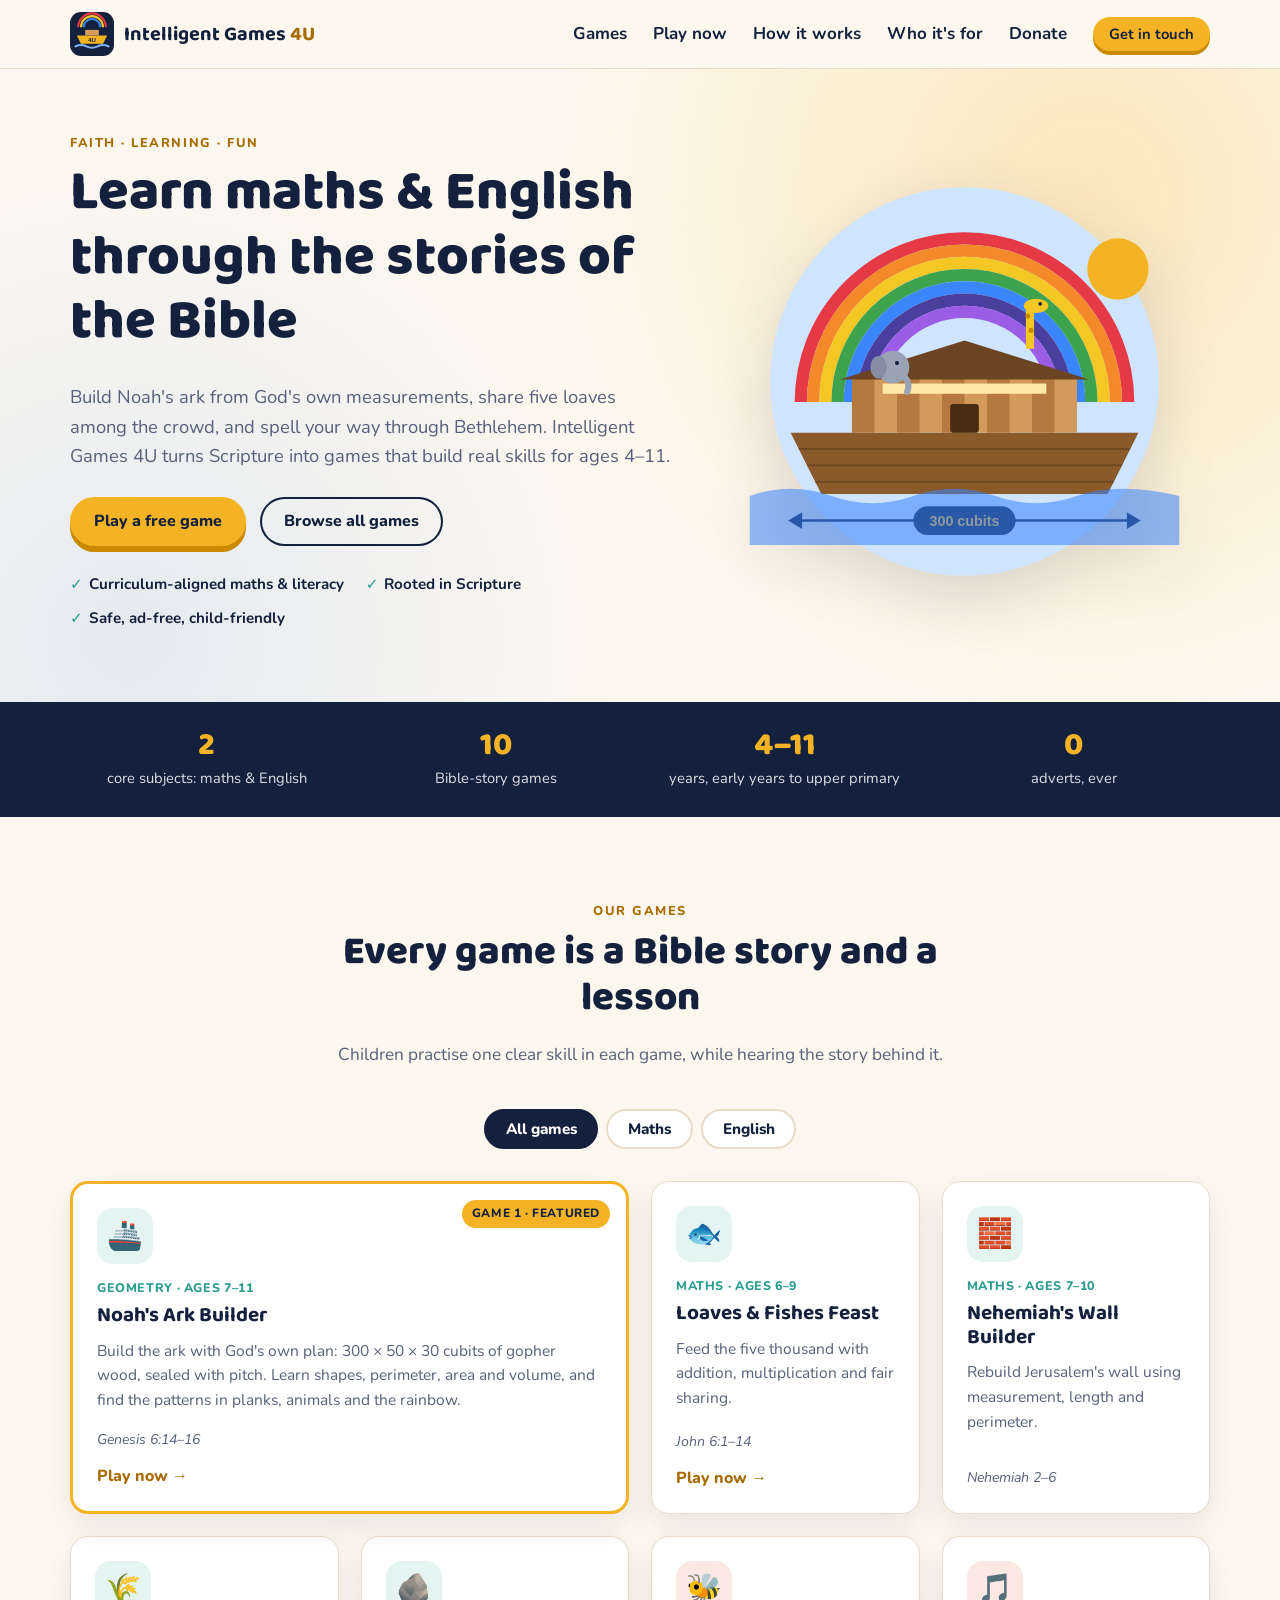
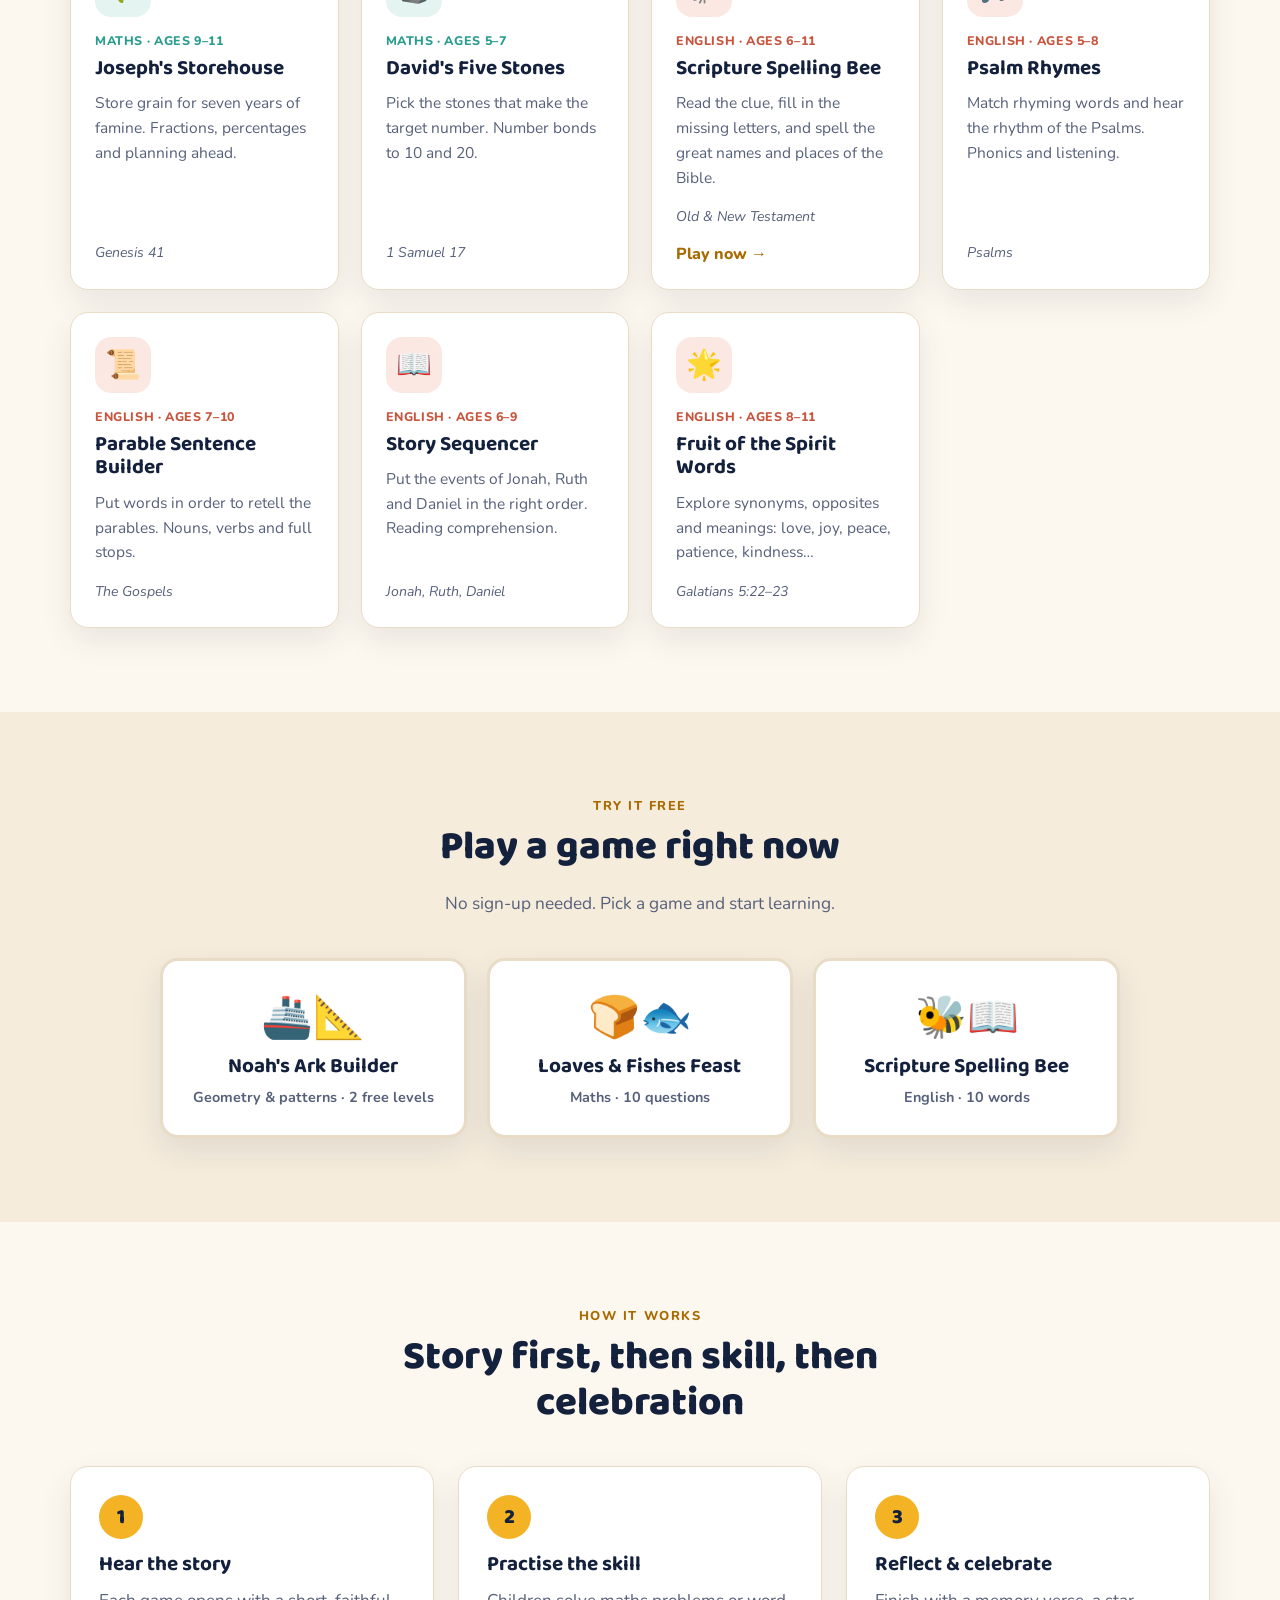
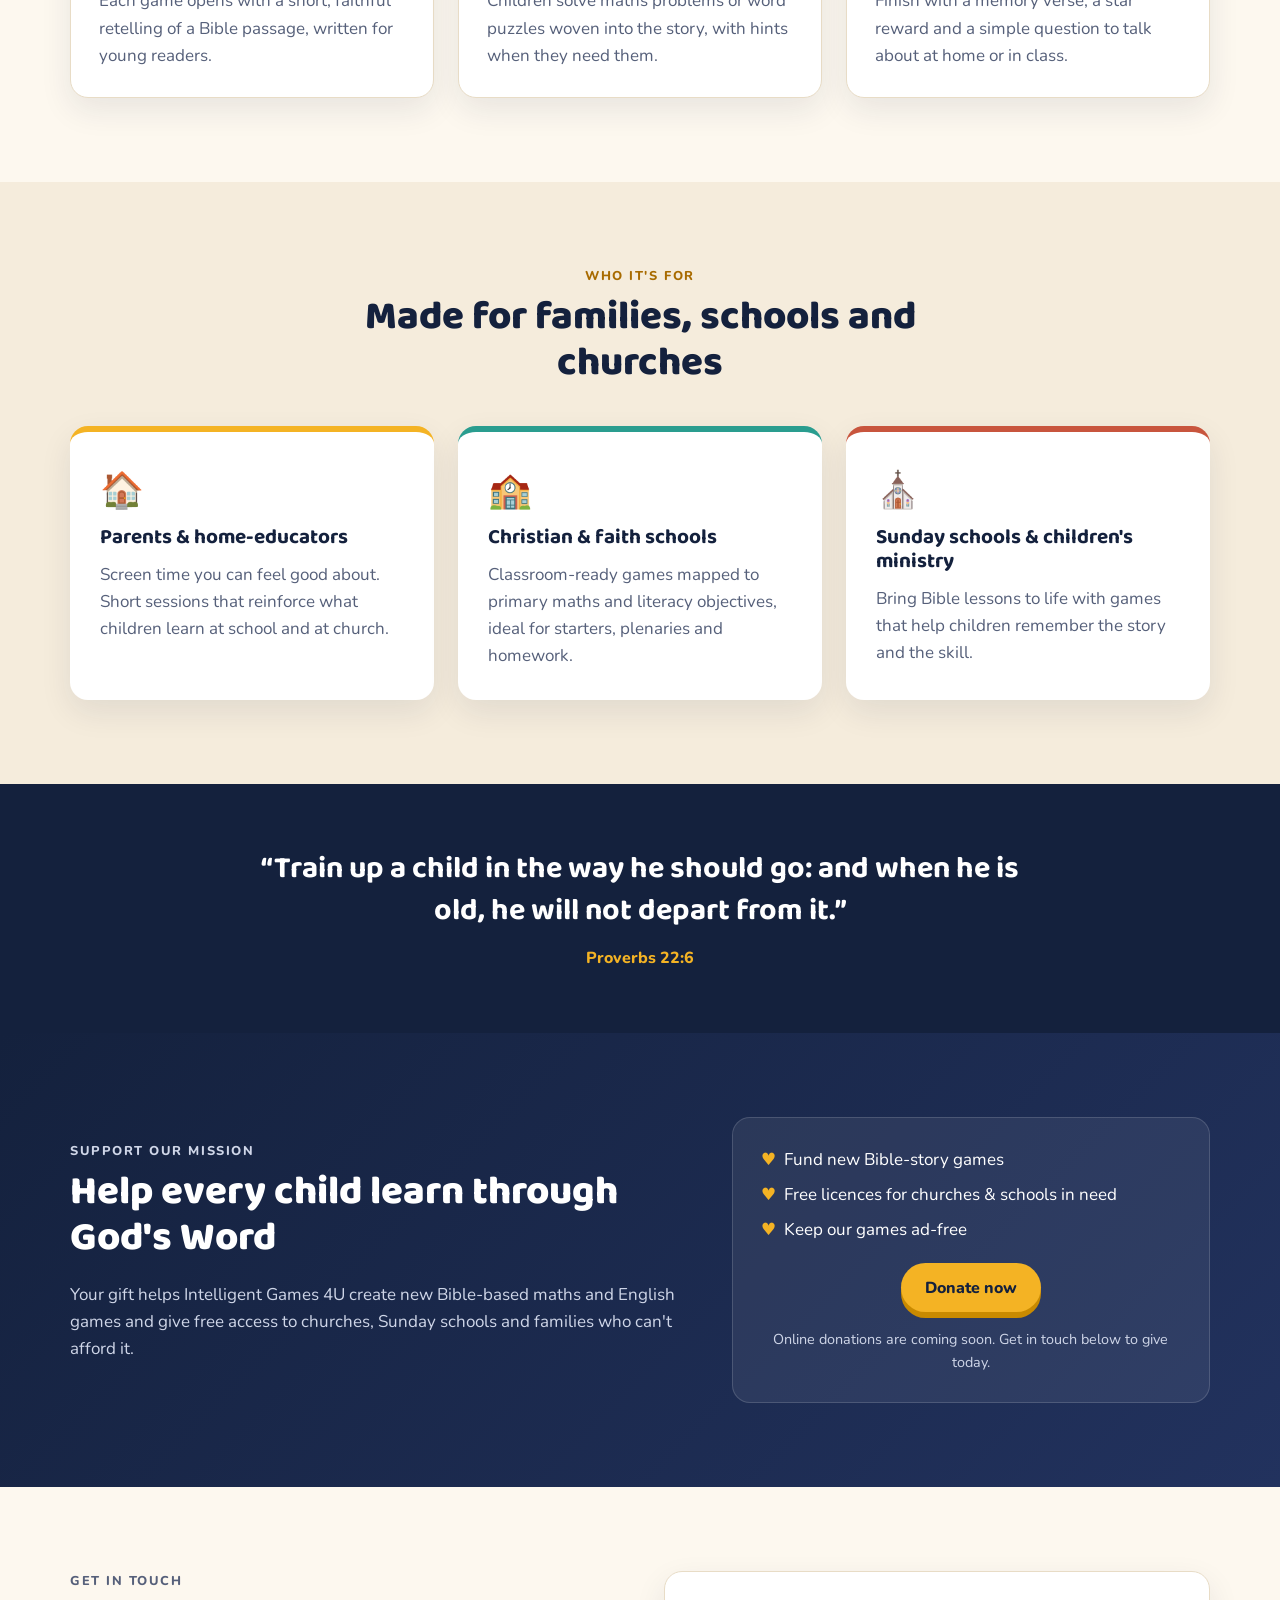
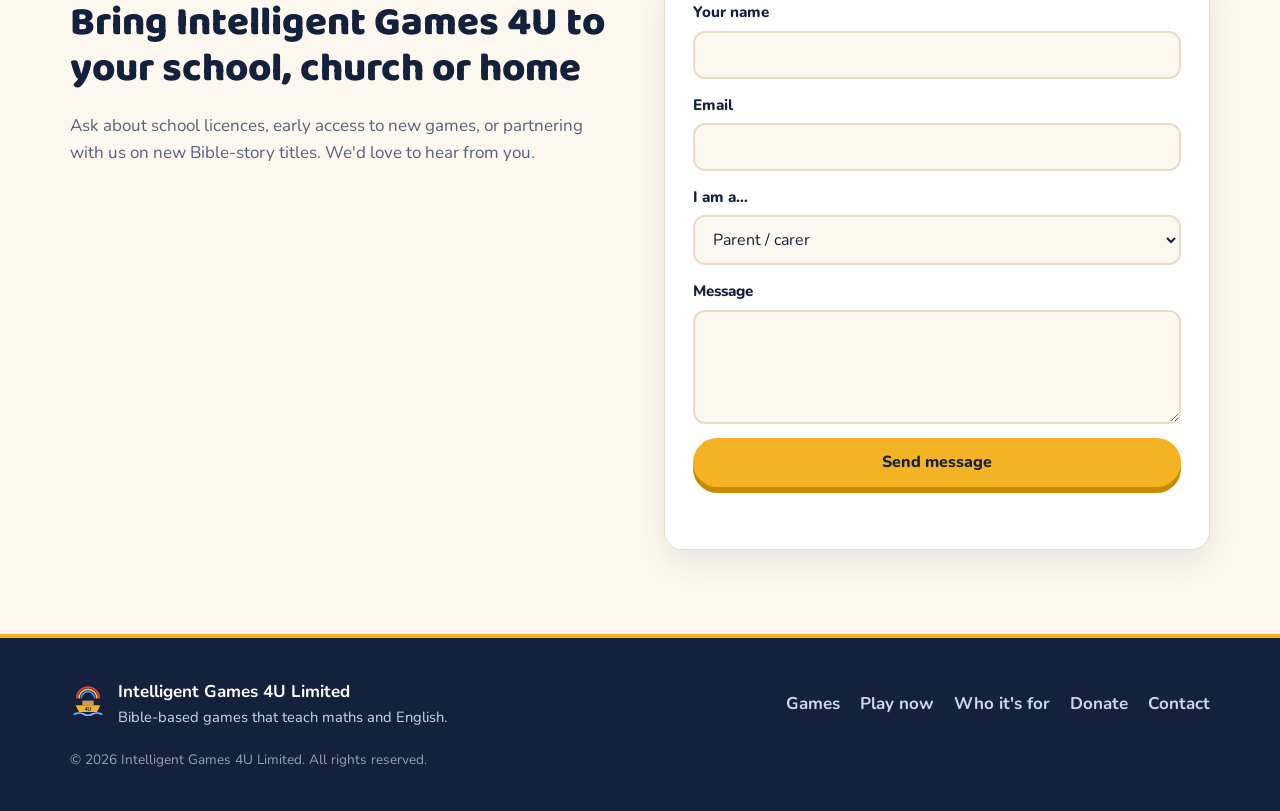
==== index.html @ 306eb6f6 "Add files via upload" ====
<!DOCTYPE html>
<html lang="en">
<head>
<meta charset="utf-8">
<meta name="viewport" content="width=device-width, initial-scale=1">
<title>Intelligent Games 4U — Bible-based maths &amp; English games</title>
<meta name="description" content="Intelligent Games 4U Limited makes Bible-based learning games that teach children maths and English through the stories of Scripture.">
<meta name="theme-color" content="#14213d">
<meta property="og:title" content="Intelligent Games 4U — Learn maths &amp; English through the Bible">
<meta property="og:description" content="Faith-filled games for homes, schools and Sunday schools: counting with Noah, sharing loaves and fishes, spelling the stories of Scripture.">
<link rel="icon" href="assets/favicon.svg" type="image/svg+xml">
<link rel="preconnect" href="https://fonts.googleapis.com">
<link rel="preconnect" href="https://fonts.gstatic.com" crossorigin>
<link href="https://fonts.googleapis.com/css2?family=Baloo+2:wght@600;700;800&family=Nunito:wght@400;600;700;800&display=swap" rel="stylesheet">
<link rel="stylesheet" href="css/styles.css">
</head>
<body>

<header class="nav" id="top">
  <div class="wrap nav-inner">
    <a class="brand" href="#top" aria-label="Intelligent Games 4U home">
      <img src="assets/logo.svg" alt="" width="44" height="44">
      <span class="brand-text">Intelligent Games <b>4U</b></span>
    </a>
    <button class="nav-toggle" aria-expanded="false" aria-controls="nav-links" aria-label="Open menu">
      <span></span><span></span><span></span>
    </button>
    <nav id="nav-links" class="nav-links">
      <a href="#games">Games</a>
      <a href="#play">Play now</a>
      <a href="#how">How it works</a>
      <a href="#who">Who it's for</a>
      <a href="#donate">Donate</a>
      <a href="#contact" class="btn btn-small">Get in touch</a>
    </nav>
  </div>
</header>

<main>
  <!-- Hero -->
  <section class="hero">
    <div class="wrap hero-inner">
      <div class="hero-copy">
        <p class="eyebrow">Faith &middot; Learning &middot; Fun</p>
        <h1>Learn maths &amp; English through the stories of the Bible</h1>
        <p class="lead">Build Noah's ark from God's own measurements, share five loaves among the crowd, and spell your way through Bethlehem. Intelligent Games 4U turns Scripture into games that build real skills for ages 4&ndash;11.</p>
        <div class="hero-cta">
          <a class="btn" href="#play">Play a free game</a>
          <a class="btn btn-ghost" href="#games">Browse all games</a>
        </div>
        <ul class="hero-points">
          <li>Curriculum-aligned maths &amp; literacy</li>
          <li>Rooted in Scripture</li>
          <li>Safe, ad-free, child-friendly</li>
        </ul>
      </div>
      <div class="hero-art" aria-hidden="true">
        <img src="assets/hero-ark.svg" alt="">
      </div>
    </div>
  </section>

  <!-- Values strip -->
  <section class="strip">
    <div class="wrap strip-inner">
      <div><strong>2</strong><span>core subjects: maths &amp; English</span></div>
      <div><strong>10</strong><span>Bible-story games</span></div>
      <div><strong>4&ndash;11</strong><span>years, early years to upper primary</span></div>
      <div><strong>0</strong><span>adverts, ever</span></div>
    </div>
  </section>

  <!-- Games -->
  <section id="games" class="section">
    <div class="wrap">
      <div class="section-head">
        <p class="eyebrow">Our games</p>
        <h2>Every game is a Bible story and a lesson</h2>
        <p class="sub">Children practise one clear skill in each game, while hearing the story behind it.</p>
      </div>

      <div class="tabs" role="tablist" aria-label="Filter games by subject">
        <button role="tab" class="tab active" data-filter="all" aria-selected="true">All games</button>
        <button role="tab" class="tab" data-filter="maths" aria-selected="false">Maths</button>
        <button role="tab" class="tab" data-filter="english" aria-selected="false">English</button>
      </div>

      <div class="game-grid" id="game-grid">
        <article class="game-card featured" data-subject="maths">
          <span class="badge">Game 1 &middot; Featured</span>
          <div class="game-icon maths">&#x1F6A2;</div>
          <span class="tag maths">Geometry &middot; Ages 7&ndash;11</span>
          <h3>Noah's Ark Builder</h3>
          <p>Build the ark with God's own plan: 300 &times; 50 &times; 30 cubits of gopher wood, sealed with pitch. Learn shapes, perimeter, area and volume, and find the patterns in planks, animals and the rainbow.</p>
          <p class="story">Genesis 6:14&ndash;16</p>
          <button class="play-link" data-game="ark">Play now &rarr;</button>
        </article>
        <article class="game-card" data-subject="maths">
          <div class="game-icon maths">&#x1F41F;</div>
          <span class="tag maths">Maths &middot; Ages 6&ndash;9</span>
          <h3>Loaves &amp; Fishes Feast</h3>
          <p>Feed the five thousand with addition, multiplication and fair sharing.</p>
          <p class="story">John 6:1&ndash;14</p>
          <button class="play-link" data-game="loaves">Play now &rarr;</button>
        </article>
        <article class="game-card" data-subject="maths">
          <div class="game-icon maths">&#x1F9F1;</div>
          <span class="tag maths">Maths &middot; Ages 7&ndash;10</span>
          <h3>Nehemiah's Wall Builder</h3>
          <p>Rebuild Jerusalem's wall using measurement, length and perimeter.</p>
          <p class="story">Nehemiah 2&ndash;6</p>
        </article>
        <article class="game-card" data-subject="maths">
          <div class="game-icon maths">&#x1F33E;</div>
          <span class="tag maths">Maths &middot; Ages 9&ndash;11</span>
          <h3>Joseph's Storehouse</h3>
          <p>Store grain for seven years of famine. Fractions, percentages and planning ahead.</p>
          <p class="story">Genesis 41</p>
        </article>
        <article class="game-card" data-subject="maths">
          <div class="game-icon maths">&#x1FAA8;</div>
          <span class="tag maths">Maths &middot; Ages 5&ndash;7</span>
          <h3>David's Five Stones</h3>
          <p>Pick the stones that make the target number. Number bonds to 10 and 20.</p>
          <p class="story">1 Samuel 17</p>
        </article>

        <article class="game-card" data-subject="english">
          <div class="game-icon english">&#x1F41D;</div>
          <span class="tag english">English &middot; Ages 6&ndash;11</span>
          <h3>Scripture Spelling Bee</h3>
          <p>Read the clue, fill in the missing letters, and spell the great names and places of the Bible.</p>
          <p class="story">Old &amp; New Testament</p>
          <button class="play-link" data-game="spelling">Play now &rarr;</button>
        </article>
        <article class="game-card" data-subject="english">
          <div class="game-icon english">&#x1F3B5;</div>
          <span class="tag english">English &middot; Ages 5&ndash;8</span>
          <h3>Psalm Rhymes</h3>
          <p>Match rhyming words and hear the rhythm of the Psalms. Phonics and listening.</p>
          <p class="story">Psalms</p>
        </article>
        <article class="game-card" data-subject="english">
          <div class="game-icon english">&#x1F4DC;</div>
          <span class="tag english">English &middot; Ages 7&ndash;10</span>
          <h3>Parable Sentence Builder</h3>
          <p>Put words in order to retell the parables. Nouns, verbs and full stops.</p>
          <p class="story">The Gospels</p>
        </article>
        <article class="game-card" data-subject="english">
          <div class="game-icon english">&#x1F4D6;</div>
          <span class="tag english">English &middot; Ages 6&ndash;9</span>
          <h3>Story Sequencer</h3>
          <p>Put the events of Jonah, Ruth and Daniel in the right order. Reading comprehension.</p>
          <p class="story">Jonah, Ruth, Daniel</p>
        </article>
        <article class="game-card" data-subject="english">
          <div class="game-icon english">&#x1F31F;</div>
          <span class="tag english">English &middot; Ages 8&ndash;11</span>
          <h3>Fruit of the Spirit Words</h3>
          <p>Explore synonyms, opposites and meanings: love, joy, peace, patience, kindness&hellip;</p>
          <p class="story">Galatians 5:22&ndash;23</p>
        </article>
      </div>
    </div>
  </section>

  <!-- Play -->
  <section id="play" class="section section-alt">
    <div class="wrap">
      <div class="section-head">
        <p class="eyebrow">Try it free</p>
        <h2>Play a game right now</h2>
        <p class="sub">No sign-up needed. Pick a game and start learning.</p>
      </div>

      <div class="play-choose">
        <button class="choose-card" data-game="ark">
          <span class="choose-emoji">&#x1F6A2;&#x1F4D0;</span>
          <span class="choose-title">Noah's Ark Builder</span>
          <span class="choose-sub">Geometry &amp; patterns &middot; 2 free levels</span>
        </button>
        <button class="choose-card" data-game="loaves">
          <span class="choose-emoji">&#x1F35E;&#x1F41F;</span>
          <span class="choose-title">Loaves &amp; Fishes Feast</span>
          <span class="choose-sub">Maths &middot; 10 questions</span>
        </button>
        <button class="choose-card" data-game="spelling">
          <span class="choose-emoji">&#x1F41D;&#x1F4D6;</span>
          <span class="choose-title">Scripture Spelling Bee</span>
          <span class="choose-sub">English &middot; 10 words</span>
        </button>
      </div>

      <div class="game-stage" id="game-stage" hidden>
        <div class="stage-top">
          <span class="stage-title" id="stage-title"></span>
          <span class="stage-progress" id="stage-progress"></span>
          <span class="stage-score">&#x2B50; <b id="stage-score">0</b></span>
        </div>
        <div class="progress-bar"><span id="progress-fill"></span></div>
        <div class="stage-body" id="stage-body" aria-live="polite"></div>
      </div>
    </div>
  </section>

  <!-- How it works -->
  <section id="how" class="section">
    <div class="wrap">
      <div class="section-head">
        <p class="eyebrow">How it works</p>
        <h2>Story first, then skill, then celebration</h2>
      </div>
      <ol class="steps">
        <li>
          <span class="step-num">1</span>
          <h3>Hear the story</h3>
          <p>Each game opens with a short, faithful retelling of a Bible passage, written for young readers.</p>
        </li>
        <li>
          <span class="step-num">2</span>
          <h3>Practise the skill</h3>
          <p>Children solve maths problems or word puzzles woven into the story, with hints when they need them.</p>
        </li>
        <li>
          <span class="step-num">3</span>
          <h3>Reflect &amp; celebrate</h3>
          <p>Finish with a memory verse, a star reward and a simple question to talk about at home or in class.</p>
        </li>
      </ol>
    </div>
  </section>

  <!-- Who -->
  <section id="who" class="section section-alt">
    <div class="wrap">
      <div class="section-head">
        <p class="eyebrow">Who it's for</p>
        <h2>Made for families, schools and churches</h2>
      </div>
      <div class="who-grid">
        <div class="who-card">
          <div class="who-icon">&#x1F3E0;</div>
          <h3>Parents &amp; home-educators</h3>
          <p>Screen time you can feel good about. Short sessions that reinforce what children learn at school and at church.</p>
        </div>
        <div class="who-card">
          <div class="who-icon">&#x1F3EB;</div>
          <h3>Christian &amp; faith schools</h3>
          <p>Classroom-ready games mapped to primary maths and literacy objectives, ideal for starters, plenaries and homework.</p>
        </div>
        <div class="who-card">
          <div class="who-icon">&#x26EA;</div>
          <h3>Sunday schools &amp; children's ministry</h3>
          <p>Bring Bible lessons to life with games that help children remember the story and the skill.</p>
        </div>
      </div>
    </div>
  </section>

  <!-- Verse -->
  <section class="verse">
    <div class="wrap">
      <blockquote>
        &ldquo;Train up a child in the way he should go: and when he is old, he will not depart from it.&rdquo;
        <cite>Proverbs 22:6</cite>
      </blockquote>
    </div>
  </section>

  <!-- Donate -->
  <section id="donate" class="section donate">
    <div class="wrap donate-inner">
      <div>
        <p class="eyebrow">Support our mission</p>
        <h2>Help every child learn through God's Word</h2>
        <p>Your gift helps Intelligent Games 4U create new Bible-based maths and English games and give free access to churches, Sunday schools and families who can't afford it.</p>
      </div>
      <div class="donate-card">
        <ul>
          <li>Fund new Bible-story games</li>
          <li>Free licences for churches &amp; schools in need</li>
          <li>Keep our games ad-free</li>
        </ul>
        <a class="btn" id="donate-btn" href="#contact">Donate now</a>
        <p class="pay-note" id="donate-note" style="color:#cfd6e8">Donations are received by Intelligent Games 4U Limited.</p>
      </div>
    </div>
  </section>

  <!-- Contact -->
  <section id="contact" class="section">
    <div class="wrap contact-inner">
      <div class="contact-copy">
        <p class="eyebrow">Get in touch</p>
        <h2>Bring Intelligent Games 4U to your school, church or home</h2>
        <p>Ask about school licences, early access to new games, or partnering with us on new Bible-story titles. We'd love to hear from you.</p>
      </div>
      <form class="contact-form" id="contact-form">
        <label>Your name<input type="text" name="name" required autocomplete="name"></label>
        <label>Email<input type="email" name="email" required autocomplete="email"></label>
        <label>I am a&hellip;
          <select name="role">
            <option>Parent / carer</option>
            <option>Teacher / school</option>
            <option>Church / children's ministry</option>
            <option>Other</option>
          </select>
        </label>
        <label>Message<textarea name="message" rows="4" required></textarea></label>
        <button class="btn" type="submit">Send message</button>
        <p class="form-note" id="form-note" role="status"></p>
      </form>
    </div>
  </section>
</main>

<footer class="footer">
  <div class="wrap footer-inner">
    <div class="footer-brand">
      <img src="assets/logo.svg" alt="" width="36" height="36">
      <div>
        <strong>Intelligent Games 4U Limited</strong>
        <p>Bible-based games that teach maths and English.</p>
      </div>
    </div>
    <nav class="footer-links">
      <a href="#games">Games</a>
      <a href="#play">Play now</a>
      <a href="#who">Who it's for</a>
      <a href="#donate">Donate</a>
      <a href="#contact">Contact</a>
    </nav>
    <p class="copy">&copy; <span id="year">2026</span> Intelligent Games 4U Limited. All rights reserved.</p>
  </div>
</footer>

<script src="js/config.js"></script>
<script src="js/main.js"></script>
<script src="js/games.js"></script>
</body>
</html>
---- css/styles.css ----
:root {
  --bg: #fdf8ef;
  --bg-alt: #f5ecdc;
  --card: #ffffff;
  --ink: #14213d;
  --muted: #56607a;
  --line: #e8dcc6;
  --navy: #14213d;
  --gold: #f4b324;
  --gold-ink: #a86b00;
  --sky: #3a86ff;
  --maths: #2a9d8f;
  --maths-bg: #e3f4f1;
  --english: #c8553d;
  --english-bg: #fbe8e3;
  --good: #2e9e5b;
  --bad: #d64545;
  --shadow: 0 12px 32px rgba(20, 33, 61, .09);
  --radius: 18px;
}
@media (prefers-color-scheme: dark) {
  :root:not([data-theme="light"]) {
    --bg: #0f172e;
    --bg-alt: #141e3a;
    --card: #1a2547;
    --ink: #f4efe4;
    --muted: #aab3cc;
    --line: #2a3660;
    --maths-bg: #173a3a;
    --english-bg: #3d2223;
    --gold-ink: #f4b324;
    --shadow: 0 12px 32px rgba(0, 0, 0, .3);
  }
}

* { box-sizing: border-box; }
html { scroll-behavior: smooth; scroll-padding-top: 76px; }
body {
  margin: 0;
  background: var(--bg);
  color: var(--ink);
  font-family: "Nunito", system-ui, sans-serif;
  font-size: 17px;
  line-height: 1.6;
  overflow-x: hidden;
}
img { max-width: 100%; display: block; }
h1, h2, h3 { font-family: "Baloo 2", "Nunito", sans-serif; line-height: 1.15; margin: 0 0 .5em; }
h1 { font-size: clamp(2.1rem, 5vw, 3.5rem); font-weight: 800; }
h2 { font-size: clamp(1.7rem, 3.5vw, 2.5rem); font-weight: 800; }
h3 { font-size: 1.3rem; font-weight: 700; }
p { margin: 0 0 1em; }
a { color: inherit; }

.wrap { width: min(1140px, 100% - 32px); margin-inline: auto; }

.eyebrow {
  text-transform: uppercase;
  letter-spacing: .12em;
  font-weight: 800;
  font-size: .8rem;
  color: var(--gold-ink);
  margin-bottom: .6em;
}

.btn {
  display: inline-flex; align-items: center; justify-content: center;
  background: var(--gold); color: #14213d;
  font: 800 1rem "Nunito", sans-serif;
  padding: .85em 1.5em; border-radius: 999px; border: 0;
  text-decoration: none; cursor: pointer;
  box-shadow: 0 6px 0 #c98a00;
  transition: transform .12s, box-shadow .12s;
}
.btn:hover { transform: translateY(-2px); box-shadow: 0 8px 0 #c98a00; }
.btn:active { transform: translateY(3px); box-shadow: 0 3px 0 #c98a00; }
.btn-ghost { background: transparent; color: var(--ink); box-shadow: inset 0 0 0 2px var(--ink); }
.btn-ghost:hover, .btn-ghost:active { box-shadow: inset 0 0 0 2px var(--ink); }
.btn-small { padding: .5em 1.1em; font-size: .92rem; box-shadow: 0 4px 0 #c98a00; }

/* Nav */
.nav {
  position: sticky; top: 0; z-index: 50;
  background: color-mix(in srgb, var(--bg) 88%, transparent);
  backdrop-filter: blur(10px);
  border-bottom: 1px solid var(--line);
}
.nav-inner { display: flex; align-items: center; justify-content: space-between; height: 68px; }
.brand { display: flex; align-items: center; gap: 10px; text-decoration: none; }
.brand-text { font: 700 1.25rem "Baloo 2", sans-serif; }
.brand-text b { color: var(--gold-ink); }
.nav-links { display: flex; align-items: center; gap: 26px; }
.nav-links a { text-decoration: none; font-weight: 700; }
.nav-links a:not(.btn):hover { color: var(--gold-ink); }
.nav-toggle { display: none; background: none; border: 0; padding: 8px; cursor: pointer; }
.nav-toggle span { display: block; width: 24px; height: 3px; background: var(--ink); margin: 4px 0; border-radius: 2px; }

@media (max-width: 820px) {
  .nav-toggle { display: block; }
  .nav-links {
    position: absolute; top: 68px; left: 0; right: 0;
    flex-direction: column; align-items: stretch; gap: 0;
    background: var(--bg); border-bottom: 1px solid var(--line);
    padding: 8px 16px 16px; display: none;
  }
  .nav-links.open { display: flex; }
  .nav-links a { padding: 12px 4px; }
  .nav-links .btn { margin-top: 8px; }
}

/* Hero */
.hero {
  background:
    radial-gradient(circle at 85% 20%, rgba(244, 179, 36, .25), transparent 45%),
    radial-gradient(circle at 10% 90%, rgba(58, 134, 255, .12), transparent 40%);
  padding: 64px 0 72px;
}
.hero-inner { display: grid; grid-template-columns: 1.1fr .9fr; gap: 48px; align-items: center; }
.lead { font-size: 1.15rem; color: var(--muted); max-width: 36em; }
.hero-cta { display: flex; flex-wrap: wrap; gap: 14px; margin: 26px 0; }
.hero-points { list-style: none; padding: 0; margin: 0; display: flex; flex-wrap: wrap; gap: 10px 22px; }
.hero-points li { font-weight: 700; font-size: .95rem; }
.hero-points li::before { content: "\2713"; color: var(--maths); font-weight: 900; margin-right: 6px; }
.hero-art img { width: 100%; filter: drop-shadow(0 20px 30px rgba(20, 33, 61, .15)); animation: bob 5s ease-in-out infinite; }
@keyframes bob { 50% { transform: translateY(-10px) rotate(-1deg); } }
@media (max-width: 820px) {
  .hero { padding: 36px 0 48px; }
  .hero-inner { grid-template-columns: 1fr; gap: 24px; }
  .hero-art { order: -1; max-width: 360px; margin-inline: auto; }
}
@media (prefers-reduced-motion: reduce) { .hero-art img { animation: none; } html { scroll-behavior: auto; } }

/* Strip */
.strip { background: var(--navy); color: #fff; padding: 26px 0; }
.strip-inner { display: grid; grid-template-columns: repeat(4, 1fr); gap: 16px; text-align: center; }
.strip strong { display: block; font: 800 2rem "Baloo 2", sans-serif; color: var(--gold); line-height: 1.1; }
.strip span { font-size: .92rem; opacity: .85; }
@media (max-width: 700px) { .strip-inner { grid-template-columns: repeat(2, 1fr); row-gap: 20px; } }

/* Sections */
.section { padding: 84px 0; }
.section-alt { background: var(--bg-alt); }
.section-head { text-align: center; max-width: 680px; margin: 0 auto 40px; }
.sub { color: var(--muted); font-size: 1.08rem; }
@media (max-width: 700px) { .section { padding: 56px 0; } }

/* Tabs + game grid */
.tabs { display: flex; justify-content: center; gap: 8px; margin-bottom: 32px; flex-wrap: wrap; }
.tab {
  font: 800 .95rem "Nunito", sans-serif; color: var(--ink);
  background: var(--card); border: 2px solid var(--line);
  padding: .55em 1.3em; border-radius: 999px; cursor: pointer;
}
.tab.active { background: var(--navy); color: #fff; border-color: var(--navy); }
@media (prefers-color-scheme: dark) { :root:not([data-theme="light"]) .tab.active { background: var(--gold); color: #14213d; border-color: var(--gold); } }

.game-grid { display: grid; grid-template-columns: repeat(auto-fill, minmax(250px, 1fr)); gap: 22px; }
.game-card {
  background: var(--card); border: 1px solid var(--line); border-radius: var(--radius);
  padding: 24px; box-shadow: var(--shadow);
  display: flex; flex-direction: column;
  transition: transform .15s;
}
.game-card:hover { transform: translateY(-4px); }
.game-card.featured { border: 3px solid var(--gold); position: relative; }
@media (min-width: 620px) { .game-card.featured { grid-column: span 2; } }
.badge {
  position: absolute; top: 16px; right: 16px;
  background: var(--gold); color: #14213d; font-weight: 800; font-size: .75rem;
  padding: 4px 10px; border-radius: 999px; text-transform: uppercase; letter-spacing: .05em;
}
.game-card[hidden] { display: none; }
.game-card p { color: var(--muted); font-size: .97rem; }
.game-card .story { font-style: italic; font-size: .88rem; margin-top: auto; margin-bottom: 0; }
.game-icon {
  width: 56px; height: 56px; border-radius: 16px; font-size: 1.8rem;
  display: grid; place-items: center; margin-bottom: 14px;
}
.game-icon.maths { background: var(--maths-bg); }
.game-icon.english { background: var(--english-bg); }
.tag { font-size: .78rem; font-weight: 800; text-transform: uppercase; letter-spacing: .05em; margin-bottom: 6px; }
.tag.maths { color: var(--maths); }
.tag.english { color: var(--english); }
.play-link {
  align-self: flex-start; margin-top: 14px;
  background: none; border: 0; padding: 0; cursor: pointer;
  font: 800 1rem "Nunito", sans-serif; color: var(--gold-ink);
}
.play-link:hover { text-decoration: underline; }

/* Play area */
.play-choose { display: grid; grid-template-columns: repeat(3, 1fr); gap: 20px; max-width: 960px; margin: 0 auto; }
.ark-build { max-width: 520px; margin: 0 auto 14px; }
.ark-build svg { width: 100%; height: auto; }
.q-figure { max-width: 420px; margin: 4px auto 14px; }
.q-figure svg { width: 100%; height: auto; }
.pattern-row { display: flex; justify-content: center; gap: 6px; flex-wrap: wrap; margin: 8px 0 16px; }
.pattern-row span { width: 40px; height: 40px; border-radius: 8px; display: grid; place-items: center; font-size: 1.5rem; }
.pattern-row .q { border: 3px dashed var(--gold); color: var(--gold-ink); font-weight: 800; }
.answer .swatch { display: inline-block; width: 28px; height: 28px; border-radius: 6px; vertical-align: middle; }
.choose-card {
  display: flex; flex-direction: column; align-items: center; gap: 4px;
  background: var(--card); color: var(--ink); border: 3px solid var(--line); border-radius: var(--radius);
  padding: 28px 16px; cursor: pointer; box-shadow: var(--shadow);
  font-family: "Nunito", sans-serif; transition: border-color .15s, transform .15s;
}
.choose-card:hover, .choose-card.active { border-color: var(--gold); transform: translateY(-3px); }
.choose-emoji { font-size: 2.6rem; }
.choose-title { font: 700 1.3rem "Baloo 2", sans-serif; }
.choose-sub { color: var(--muted); font-weight: 700; font-size: .9rem; }
@media (max-width: 760px) { .play-choose { grid-template-columns: 1fr; } }

.game-stage {
  max-width: 760px; margin: 28px auto 0;
  background: var(--card); border-radius: 24px; box-shadow: var(--shadow);
  border: 3px solid var(--gold); overflow: hidden;
}
.stage-top {
  display: flex; justify-content: space-between; align-items: center; gap: 10px;
  background: var(--navy); color: #fff; padding: 14px 20px; flex-wrap: wrap;
}
.stage-title { font: 700 1.15rem "Baloo 2", sans-serif; }
.stage-progress { font-weight: 700; opacity: .85; font-size: .92rem; }
.stage-score { font-weight: 800; color: var(--gold); }
.progress-bar { height: 8px; background: var(--line); }
.progress-bar span { display: block; height: 100%; width: 0; background: var(--gold); transition: width .3s; }
.stage-body { padding: 28px 24px 32px; text-align: center; }
@media (max-width: 560px) { .stage-body { padding: 22px 16px 26px; } }

.q-story { color: var(--muted); font-size: .98rem; max-width: 34em; margin: 0 auto 10px; }
.q-visual { font-size: 1.8rem; letter-spacing: 2px; margin: 6px 0 14px; line-height: 1.4; word-break: break-word; }
.q-text { font: 700 1.5rem "Baloo 2", sans-serif; margin-bottom: 20px; }
.answers { display: grid; grid-template-columns: repeat(2, minmax(0, 1fr)); gap: 12px; max-width: 460px; margin: 0 auto; }
.answer {
  font: 800 1.35rem "Nunito", sans-serif; color: var(--ink);
  background: var(--bg); border: 3px solid var(--line); border-radius: 14px;
  padding: 14px 8px; cursor: pointer; transition: border-color .12s, transform .12s;
}
.answer:hover:not(:disabled) { border-color: var(--gold); transform: translateY(-2px); }
.answer.correct { background: var(--good); border-color: var(--good); color: #fff; }
.answer.wrong { background: var(--bad); border-color: var(--bad); color: #fff; }
.answer:disabled { cursor: default; }

.word-slots { display: flex; justify-content: center; gap: 8px; flex-wrap: wrap; margin: 6px 0 22px; }
.slot {
  width: 46px; height: 54px; border-radius: 10px;
  display: grid; place-items: center;
  font: 800 1.6rem "Baloo 2", sans-serif;
  background: var(--bg); border: 3px solid var(--line);
}
.slot.blank { border-style: dashed; border-color: var(--gold); color: var(--gold-ink); }
.slot.filled { border-style: solid; }
@media (max-width: 560px) { .slot { width: 36px; height: 44px; font-size: 1.3rem; } }
.letters { display: flex; justify-content: center; flex-wrap: wrap; gap: 10px; max-width: 480px; margin: 0 auto; }
.letter {
  width: 52px; height: 52px; border-radius: 12px;
  font: 800 1.4rem "Baloo 2", sans-serif; color: #14213d;
  background: var(--gold); border: 0; cursor: pointer; box-shadow: 0 4px 0 #c98a00;
}
.letter:active { transform: translateY(3px); box-shadow: 0 1px 0 #c98a00; }
.letter:disabled { opacity: .3; cursor: default; }

.feedback { min-height: 1.8em; margin-top: 18px; font-weight: 800; font-size: 1.1rem; }
.feedback.good { color: var(--good); }
.feedback.bad { color: var(--bad); }
.hint-btn { background: none; border: 0; color: var(--muted); font: 700 .95rem "Nunito", sans-serif; cursor: pointer; text-decoration: underline; margin-top: 14px; }

.result-stars { font-size: 2.6rem; margin-bottom: 6px; }
.result-verse { font-style: italic; color: var(--muted); max-width: 30em; margin: 14px auto 22px; }
.result-actions { display: flex; justify-content: center; gap: 12px; flex-wrap: wrap; }

/* Payments */
.paywall {
  margin: 18px auto 0; max-width: 520px; padding: 22px;
  border: 3px dashed var(--gold); border-radius: var(--radius); background: var(--bg);
}
.paywall p { color: var(--muted); }
.pay-note { font-size: .9rem; color: var(--muted); margin: 16px 0 0; }
.pay-note .hint-btn { margin: 0; }
.btn-disabled { opacity: .55; cursor: not-allowed; pointer-events: none; }
.donate { background: linear-gradient(135deg, #14213d, #22325e); color: #fff; }
.donate-inner { display: grid; grid-template-columns: 1.3fr 1fr; gap: 40px; align-items: center; }
.donate h2 { color: #fff; }
.donate p { color: #cfd6e8; }
.donate-card { background: rgba(255, 255, 255, .07); border: 1px solid rgba(255, 255, 255, .15); border-radius: var(--radius); padding: 28px; text-align: center; }
.donate-card ul { list-style: none; padding: 0; margin: 0 0 20px; text-align: left; display: grid; gap: 8px; }
.donate-card li::before { content: "\2665"; color: var(--gold); margin-right: 8px; }
.donate .btn-ghost { color: #fff; box-shadow: inset 0 0 0 2px #fff; }
@media (max-width: 820px) { .donate-inner { grid-template-columns: 1fr; gap: 24px; } }

/* Steps */
.steps { list-style: none; padding: 0; margin: 0; display: grid; grid-template-columns: repeat(3, 1fr); gap: 24px; }
.steps li { background: var(--card); border: 1px solid var(--line); border-radius: var(--radius); padding: 28px; box-shadow: var(--shadow); }
.steps p { color: var(--muted); margin: 0; }
.step-num {
  display: grid; place-items: center; width: 44px; height: 44px; border-radius: 50%;
  background: var(--gold); color: #14213d; font: 800 1.3rem "Baloo 2", sans-serif; margin-bottom: 14px;
}
@media (max-width: 820px) { .steps { grid-template-columns: 1fr; } }

/* Who */
.who-grid { display: grid; grid-template-columns: repeat(3, 1fr); gap: 24px; }
.who-card { background: var(--card); border-radius: var(--radius); padding: 30px; border-top: 6px solid var(--gold); box-shadow: var(--shadow); }
.who-card:nth-child(2) { border-top-color: var(--maths); }
.who-card:nth-child(3) { border-top-color: var(--english); }
.who-card p { color: var(--muted); margin: 0; }
.who-icon { font-size: 2.2rem; margin-bottom: 8px; }
@media (max-width: 820px) { .who-grid { grid-template-columns: 1fr; } }

/* Verse */
.verse { background: var(--navy); color: #fff; padding: 64px 0; text-align: center; }
.verse blockquote { margin: 0 auto; max-width: 760px; font: 700 clamp(1.3rem, 3vw, 1.9rem)/1.4 "Baloo 2", sans-serif; }
.verse cite { display: block; margin-top: 14px; font: 800 1rem "Nunito", sans-serif; font-style: normal; color: var(--gold); }

/* Contact */
.contact-inner { display: grid; grid-template-columns: 1fr 1fr; gap: 48px; align-items: start; }
.contact-copy p { color: var(--muted); }
.contact-form { background: var(--card); padding: 28px; border-radius: var(--radius); box-shadow: var(--shadow); border: 1px solid var(--line); display: grid; gap: 14px; }
.contact-form label { display: grid; gap: 6px; font-weight: 800; font-size: .95rem; }
.contact-form input, .contact-form select, .contact-form textarea {
  font: 400 1rem "Nunito", sans-serif; color: var(--ink);
  background: var(--bg); border: 2px solid var(--line); border-radius: 12px; padding: 11px 14px; width: 100%;
}
.contact-form input:focus, .contact-form select:focus, .contact-form textarea:focus { outline: none; border-color: var(--gold); }
.form-note { margin: 0; font-weight: 700; color: var(--good); min-height: 1.2em; }
@media (max-width: 820px) { .contact-inner { grid-template-columns: 1fr; gap: 24px; } }

/* Footer */
.footer { background: var(--navy); color: #cfd6e8; padding: 40px 0; border-top: 4px solid var(--gold); }
.footer-inner { display: flex; flex-wrap: wrap; justify-content: space-between; align-items: center; gap: 20px; }
.footer-brand { display: flex; gap: 12px; align-items: center; }
.footer-brand strong { color: #fff; }
.footer-brand p { margin: 0; font-size: .92rem; }
.footer-links { display: flex; gap: 20px; flex-wrap: wrap; }
.footer-links a { text-decoration: none; font-weight: 700; }
.footer-links a:hover { color: var(--gold); }
.copy { width: 100%; margin: 0; font-size: .85rem; opacity: .7; }

:focus-visible { outline: 3px solid var(--sky); outline-offset: 3px; }
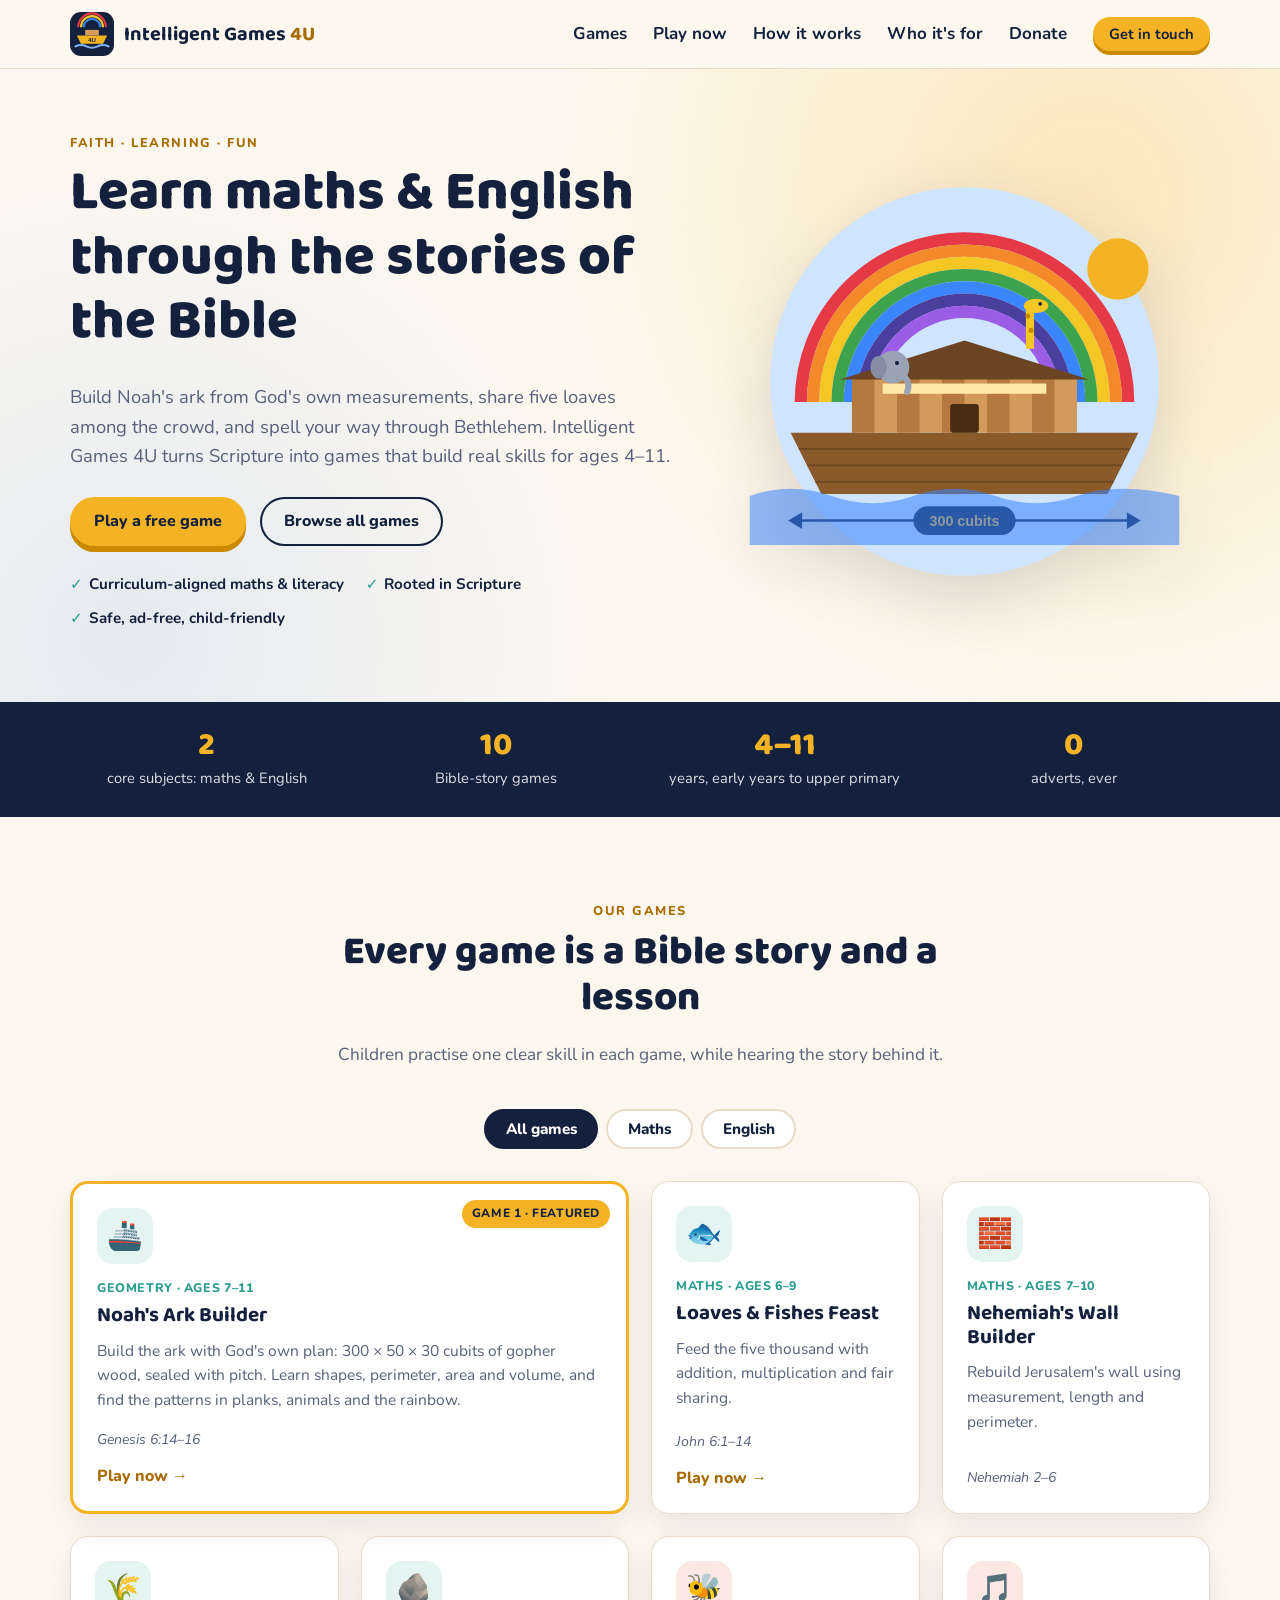
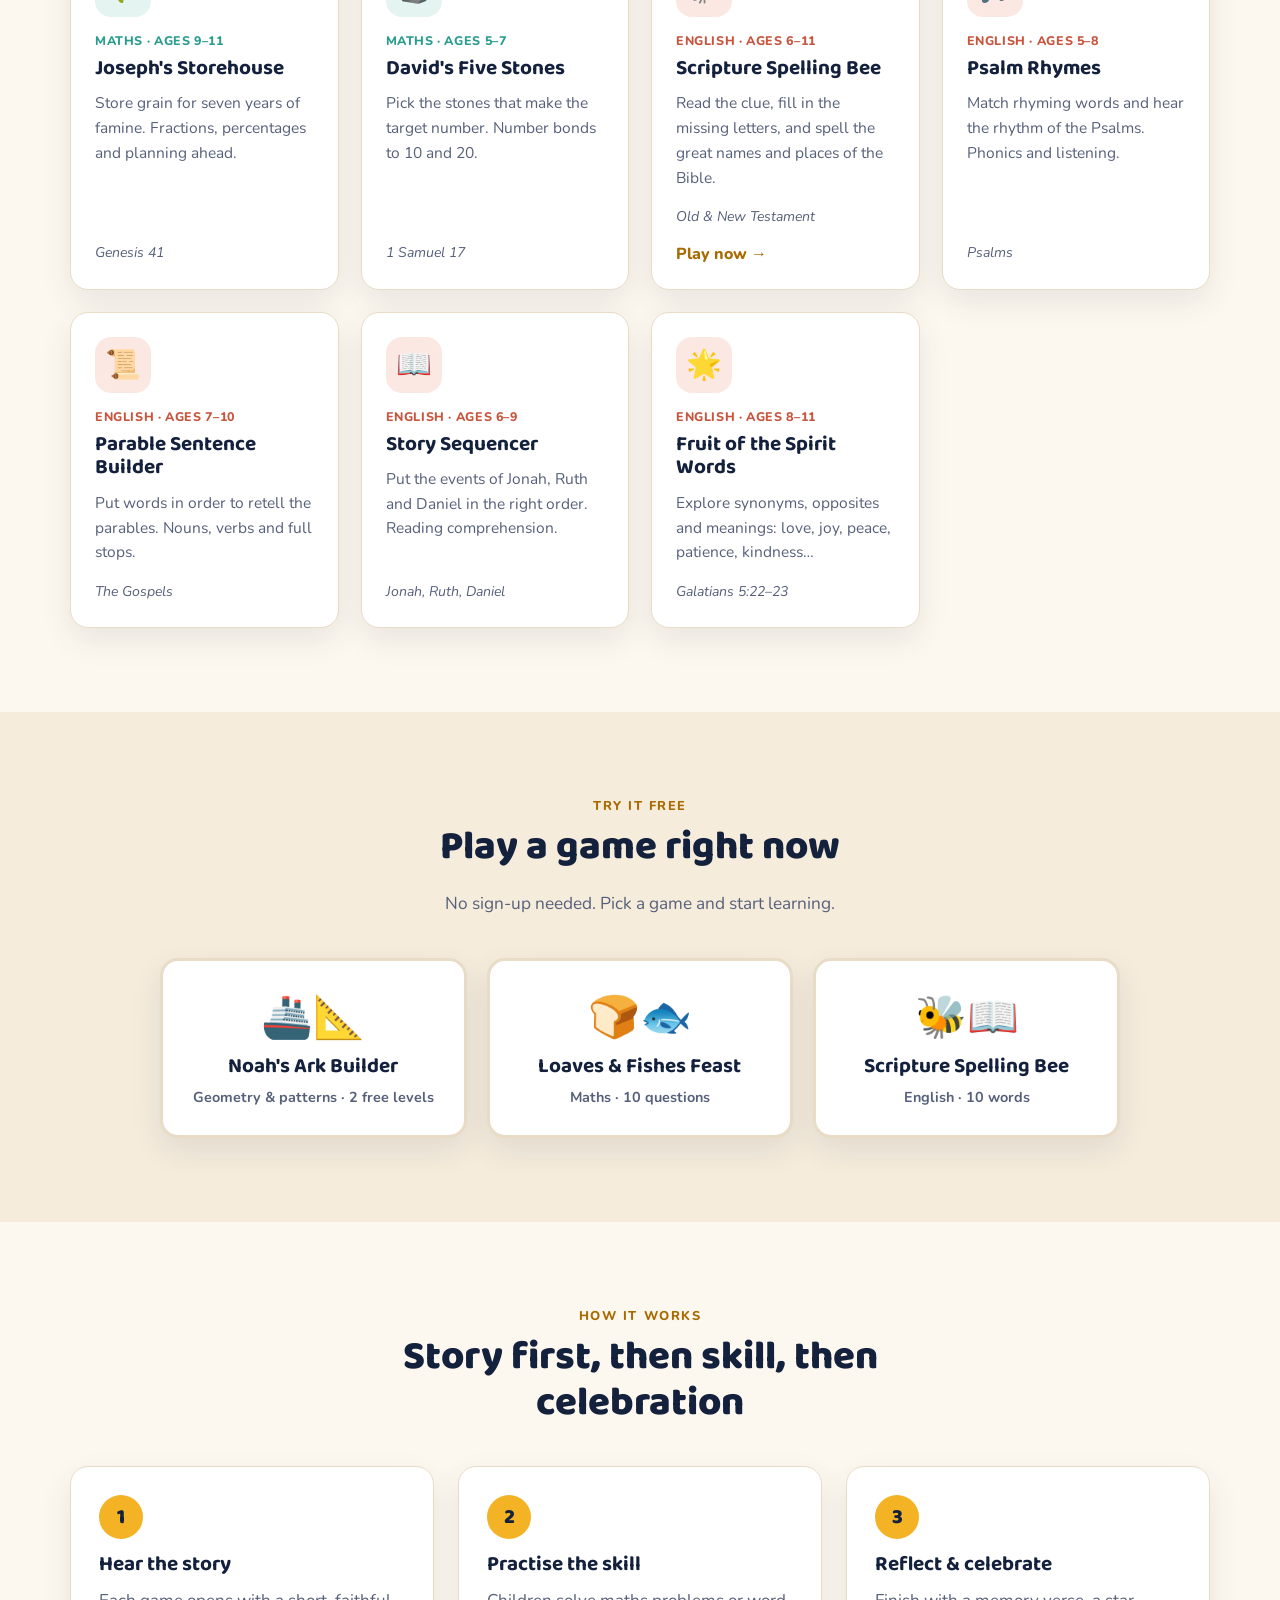
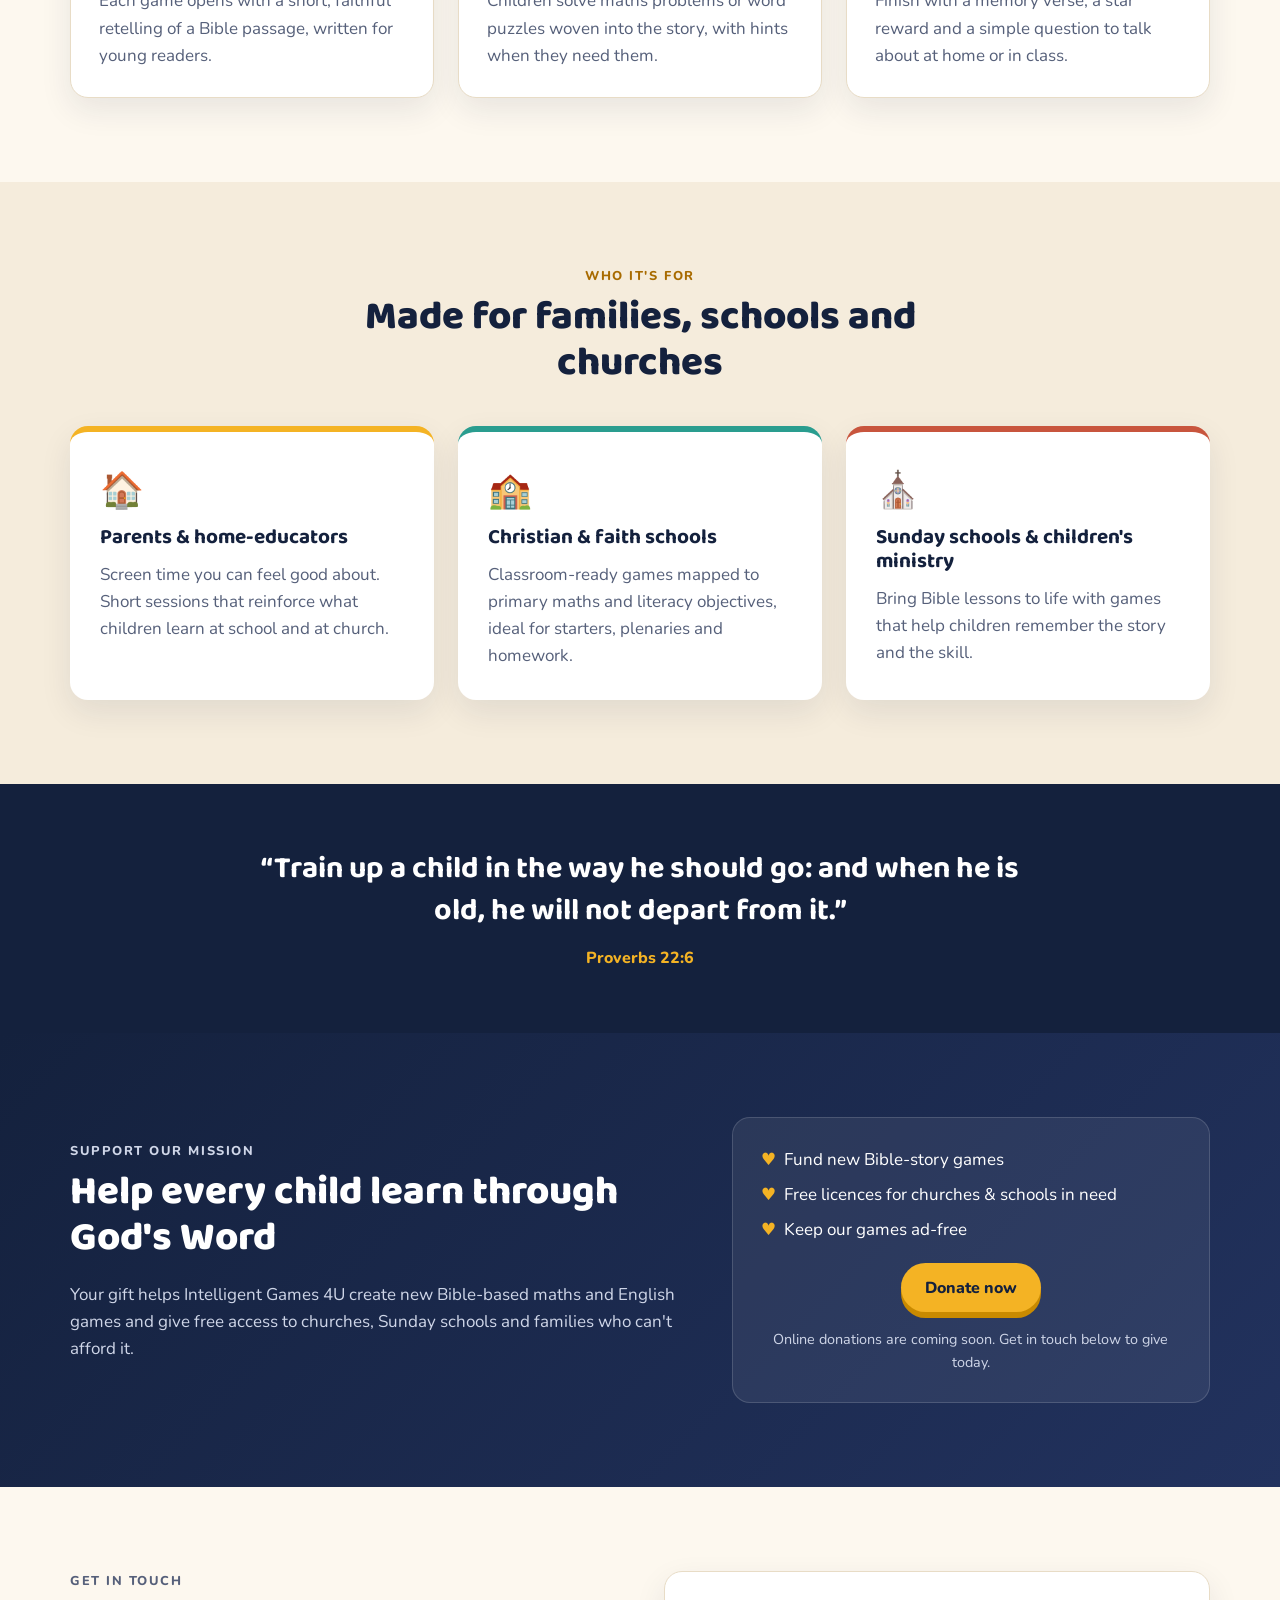
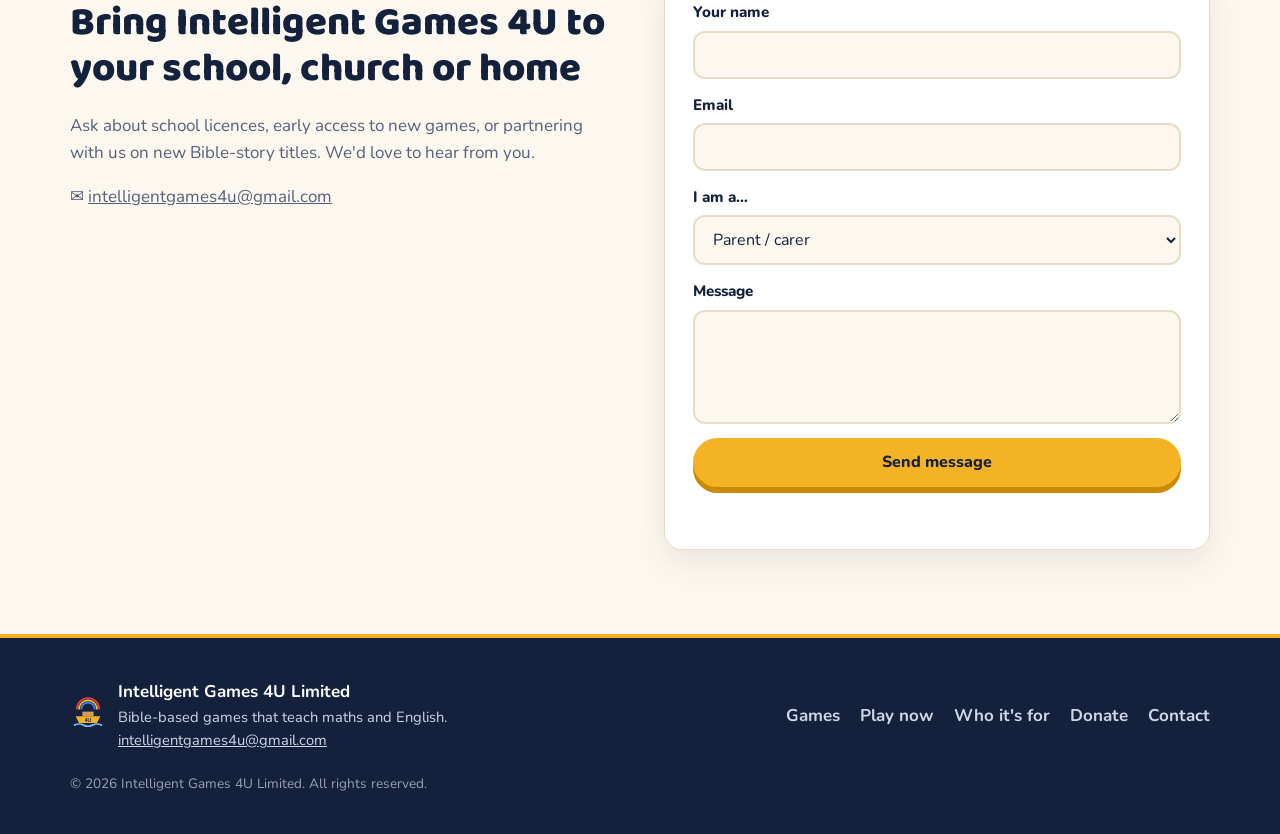
==== commit ab3ae236: "Add files via upload" ====
--- a/index.html
+++ b/index.html
@@ -295,6 +295,7 @@
         <p class="eyebrow">Get in touch</p>
         <h2>Bring Intelligent Games 4U to your school, church or home</h2>
         <p>Ask about school licences, early access to new games, or partnering with us on new Bible-story titles. We'd love to hear from you.</p>
+        <p class="contact-email">&#x2709;&#xFE0F; <a href="mailto:intelligentgames4u@gmail.com">intelligentgames4u@gmail.com</a></p>
       </div>
       <form class="contact-form" id="contact-form">
         <label>Your name<input type="text" name="name" required autocomplete="name"></label>
@@ -322,6 +323,7 @@
       <div>
         <strong>Intelligent Games 4U Limited</strong>
         <p>Bible-based games that teach maths and English.</p>
+        <p><a href="mailto:intelligentgames4u@gmail.com">intelligentgames4u@gmail.com</a></p>
       </div>
     </div>
     <nav class="footer-links">
